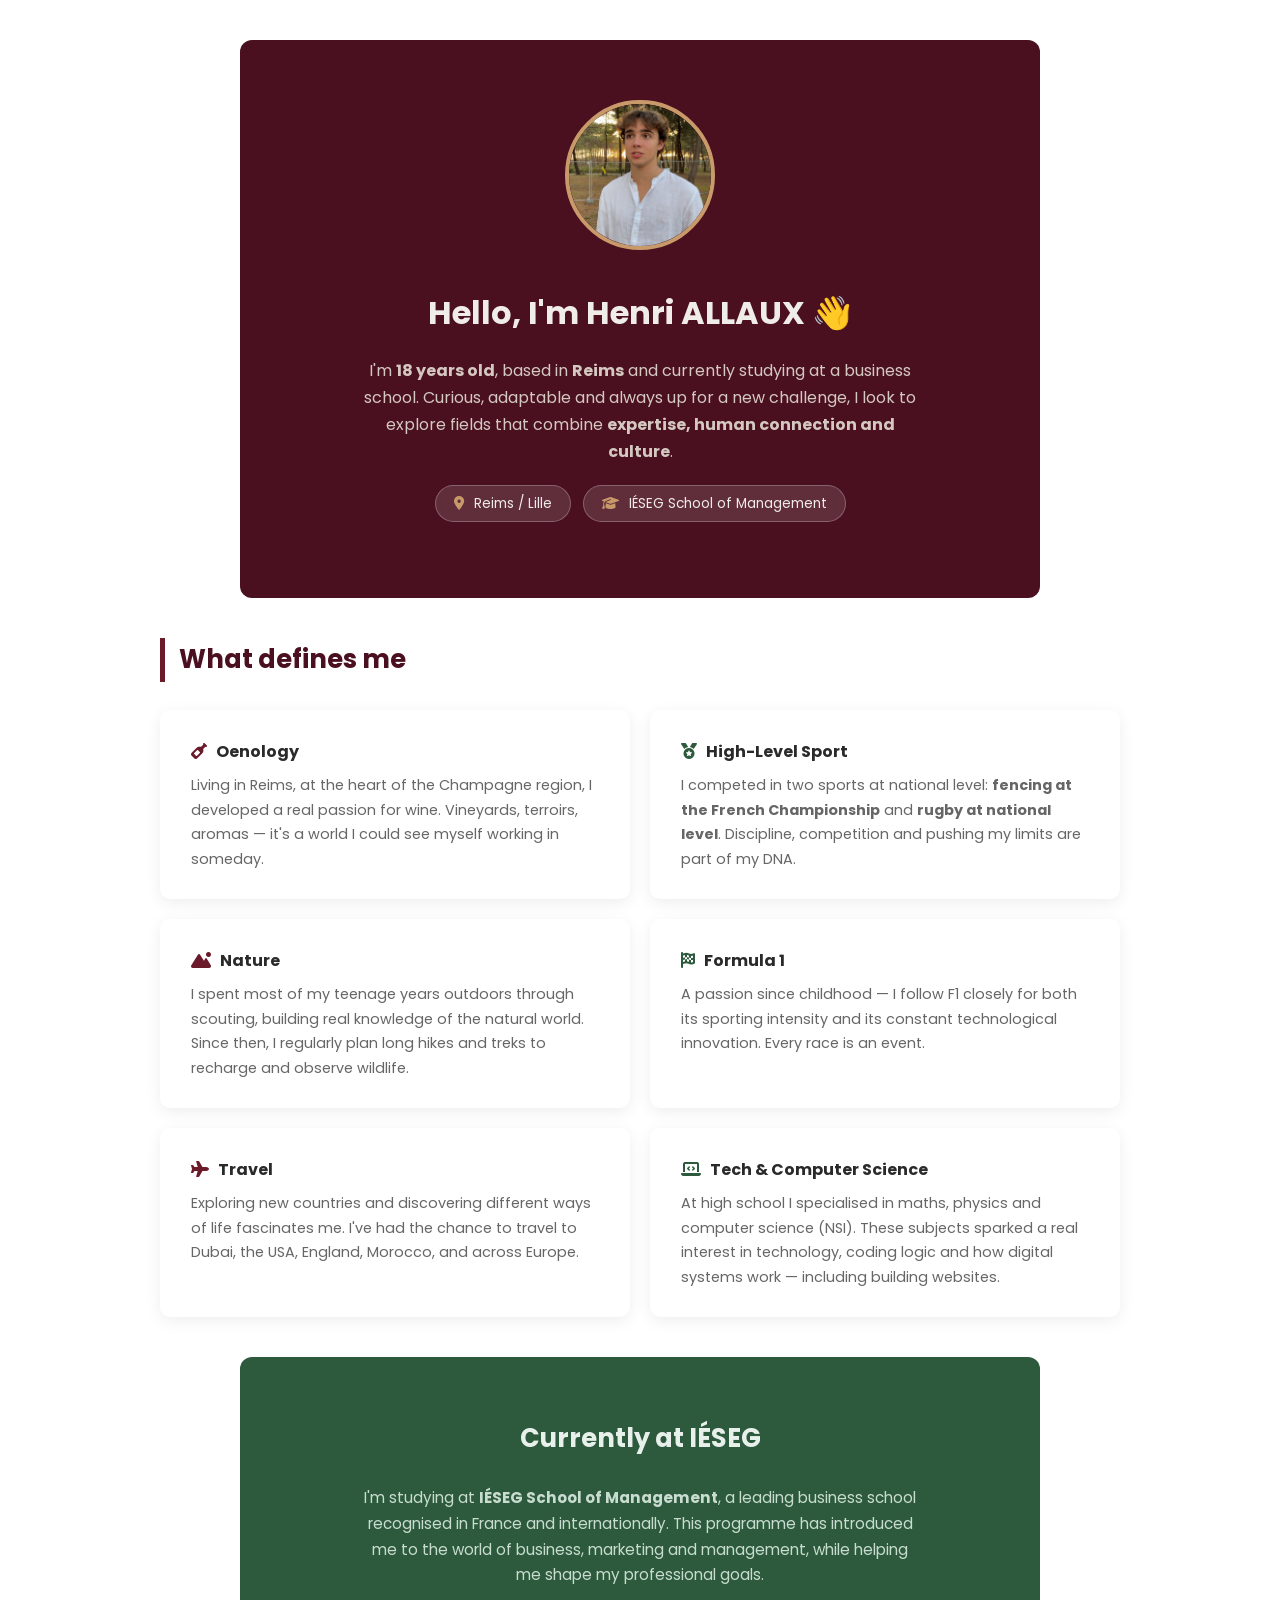
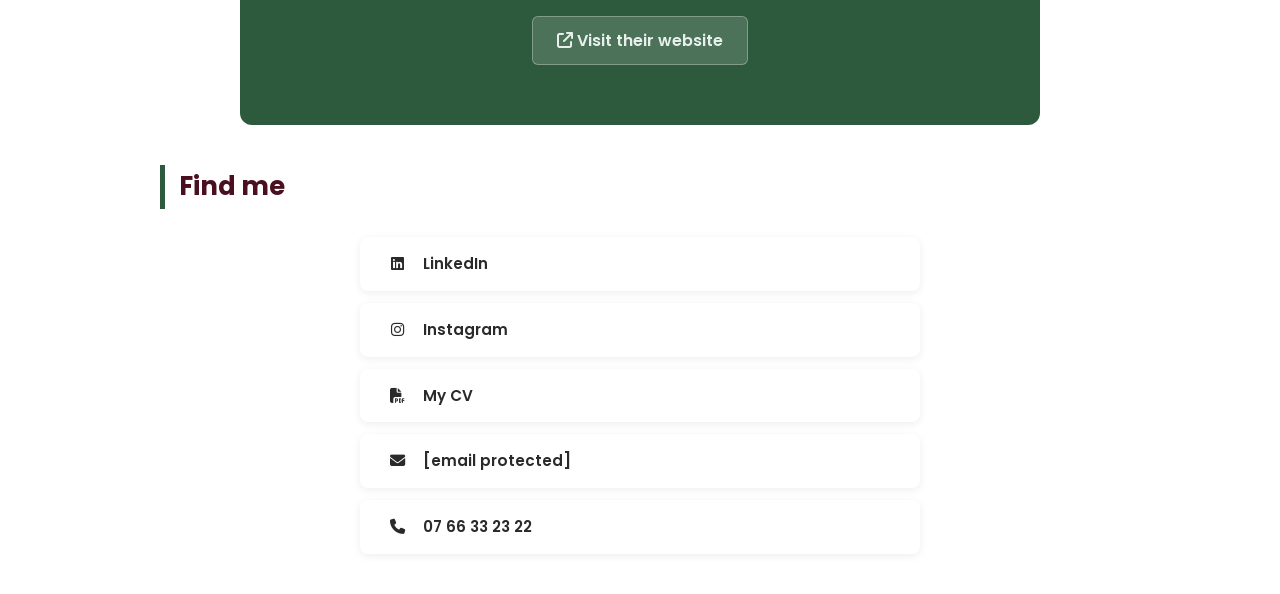
==== My-profile/Index.html @ e04f4806 "Add files via upload" ====
<!DOCTYPE html>
<html>
  <head>
    <title>Henri ALLAUX - Profile</title>
    <meta charset="utf-8">
    <meta name="viewport" content="width=device-width, initial-scale=1.0">
    <link rel="stylesheet" href="https://cdnjs.cloudflare.com/ajax/libs/font-awesome/6.5.0/css/all.min.css">
    <link href="https://fonts.googleapis.com/css2?family=Poppins:wght@300;400;600;700&display=swap" rel="stylesheet">
    <link rel="stylesheet" href="style.css">
  </head>

  <body>

    <div id="presentation">

      <img src="image/profile-picture.jpeg" alt="Henri ALLAUX" id="profile-pic">

      <h1>Hello, I'm Henri ALLAUX 👋</h1>

      <p>
        I'm <strong>18 years old</strong>, based in <strong>Reims</strong> and currently studying at a business school.
        Curious, adaptable and always up for a new challenge, I look to explore fields that combine
        <strong>expertise, human connection and culture</strong>.
      </p>

      <p class="badges">
        <span><i class="fa-solid fa-location-dot"></i> Reims / Lille</span>
        <span><i class="fa-solid fa-graduation-cap"></i> IÉSEG School of Management</span>
      </p>

    </div>

    <div id="passions">

      <h2>What defines me</h2>

      <div class="passions-grid">

        <div class="passion-card">
          <h3><i class="fa-solid fa-wine-bottle"></i> Oenology</h3>
          <p>
            Living in Reims, at the heart of the Champagne region, I developed
            a real passion for wine. Vineyards, terroirs, aromas —
            it's a world I could see myself working in someday.
          </p>
        </div>

        <div class="passion-card">
          <h3><i class="fa-solid fa-medal"></i> High-Level Sport</h3>
          <p>
            I competed in two sports at national level:
            <strong>fencing at the French Championship</strong> and
            <strong>rugby at national level</strong>.
            Discipline, competition and pushing my limits are part of my DNA.
          </p>
        </div>

        <div class="passion-card">
          <h3><i class="fa-solid fa-mountain-sun"></i> Nature</h3>
          <p>
            I spent most of my teenage years outdoors through scouting,
            building real knowledge of the natural world. Since then,
            I regularly plan long hikes and treks to recharge and observe wildlife.
          </p>
        </div>

        <div class="passion-card">
          <h3><i class="fa-solid fa-flag-checkered"></i> Formula 1</h3>
          <p>
            A passion since childhood — I follow F1 closely for both its sporting
            intensity and its constant technological innovation. Every race is an event.
          </p>
        </div>

        <div class="passion-card">
          <h3><i class="fa-solid fa-plane"></i> Travel</h3>
          <p>
            Exploring new countries and discovering different ways of life fascinates me.
            I've had the chance to travel to Dubai, the USA, England, Morocco, and across Europe.
          </p>
        </div>

        <div class="passion-card">
          <h3><i class="fa-solid fa-laptop-code"></i> Tech & Computer Science</h3>
          <p>
            At high school I specialised in maths, physics and computer science (NSI).
            These subjects sparked a real interest in technology, coding logic
            and how digital systems work — including building websites.
          </p>
        </div>

      </div>

    </div>

    <div id="ecole">

      <h2>Currently at IÉSEG</h2>

      <p>
        I'm studying at <strong>IÉSEG School of Management</strong>,
        a leading business school recognised in France and internationally.
        This programme has introduced me to the world of business, marketing
        and management, while helping me shape my professional goals.
      </p>

      <a href="https://www.ieseg.fr" target="_blank">
        <i class="fa-solid fa-arrow-up-right-from-square"></i> Visit their website
      </a>

    </div>


    <div id="liens">

      <h2>Find me</h2>

      <ul class="liens-liste">

        <li>
          <a href="https://www.linkedin.com/in/henri-allaux-a12267328/" target="_blank">
            <i class="fa-brands fa-linkedin"></i> LinkedIn
          </a>
        </li>

        <li>
          <a href="https://www.instagram.com/henri.lx/" target="_blank">
            <i class="fa-brands fa-instagram"></i> Instagram
          </a>
        </li>

        <li>
          <a href="image/CVHenriAllauxFR1page.tex-2.pdf.pdf" target="_blank">
            <i class="fa-solid fa-file-pdf"></i> My CV
          </a>
        </li>

        <li>
          <a href="/cdn-cgi/l/email-protection#6109040f13084f000d0d00141921060c00080d4f020e0c">
            <i class="fa-solid fa-envelope"></i> <span class="__cf_email__" data-cfemail="b1d9d4dfc3d89fd0ddddd0c4c9f1d6dcd0d8dd9fd2dedc">[email&#160;protected]</span>
          </a>
        </li>

        <li>
          <a href="tel:0766332322">
            <i class="fa-solid fa-phone"></i> 07 66 33 23 22
          </a>
        </li>

      </ul>

    </div>


    <!-
---- My-profile/style.css ----
/* ============================================
   HENRI ALLAUX — style.css
   ============================================ */

:root {
  --bordeaux:      #6b1a2a;
  --bordeaux-dark: #4a1020;
  --vert:          #2d5a3d;
  --texte:         #2a2a2a;
  --texte-doux:    #666666;
  --blanc:         #ffffff;
}

/* --- Reset --- */
* {
  margin: 0;
  padding: 0;
  box-sizing: border-box;
}

html, body {
  width: 100%;
  background-color: var(--blanc);
  font-family: 'Poppins', sans-serif;
  color: var(--texte);
  font-size: 16px;
  line-height: 1.7;
}

h1, h2, h3 { font-weight: 700; }
h1 { font-size: 2rem;  margin-bottom: 16px; }
h2 { font-size: 1.6rem; margin-bottom: 24px; }
h3 { font-size: 1rem;  margin-bottom: 8px; }

a {
  color: var(--vert);
  text-decoration: none;
  transition: color 0.3s ease;
}
a:hover { color: var(--bordeaux); }


/* ============================================
   MISE EN PAGE — blocs centrés
   ============================================ */
#presentation,
#ecole {
  max-width: 800px;
  margin: 40px auto;
  border-radius: 12px;
  padding: 60px 50px;
  text-align: center;
}

#passions,
#liens {
  max-width: 1000px;
  margin: 40px auto;
  padding: 0 20px;
}


/* ============================================
   BLOC 1 — PRÉSENTATION  (bordeaux)
   ============================================ */
#presentation {
  background-color: var(--bordeaux-dark);
  color: #f0ece8;
  /* Animation d'entrée */
  opacity: 0;
  transform: translateY(20px);
  animation: fadeUp 0.6s ease forwards;
}

#presentation h1 { color: #f0ece8; }

#presentation p {
  color: #d4c8c0;
  max-width: 560px;
  margin: 0 auto 16px auto;
}

/* Hover sur le bloc présentation — légère lueur */
#presentation:hover {
  box-shadow: 0 12px 40px rgba(74, 16, 32, 0.35);
  transition: box-shadow 0.4s ease;
}

.badges {
  display: flex;
  justify-content: center;
  flex-wrap: wrap;
  gap: 12px;
  margin-top: 20px !important;
}

.badges span {
  background-color: rgba(255,255,255,0.12);
  border: 1px solid rgba(255,255,255,0.25);
  padding: 6px 18px;
  border-radius: 999px;
  font-size: 0.85rem;
  color: #f0ece8;
  transition: background-color 0.3s ease;
}

.badges span:hover {
  background-color: rgba(255,255,255,0.22);
}

.badges i {
  color: #c89a6a;
  margin-right: 6px;
}

#profile-pic {
  width: 150px;
  height: 150px;
  border-radius: 50%;
  object-fit: cover;
  border: 4px solid #c89a6a;
  margin-bottom: 28px;
  transition: transform 0.4s ease;
}

#profile-pic:hover {
  transform: scale(1.05);
}


/* ============================================
   BLOC 2 — PASSIONS  (cartes blanches)
   ============================================ */
#passions h2 {
  color: var(--bordeaux-dark);
  border-left: 5px solid var(--bordeaux);
  padding-left: 14px;
  margin-bottom: 28px;
}

.passions-grid {
  display: flex;
  flex-wrap: wrap;
  gap: 20px;
}

.passion-card {
  background: var(--blanc);
  padding: 28px;
  border-radius: 10px;
  box-shadow: 0 4px 16px rgba(0,0,0,0.07);
  width: calc(50% - 10px);
  box-sizing: border-box;
  transition: box-shadow 0.3s ease, border-left 0.3s ease;
  border-left: 3px solid transparent;
}

.passion-card:hover {
  box-shadow: 0 8px 24px rgba(0,0,0,0.12);
  border-left: 3px solid var(--bordeaux);
}

.passion-card:nth-child(even):hover {
  border-left: 3px solid var(--vert);
}

.passion-card i {
  color: var(--bordeaux);
  margin-right: 6px;
}

.passion-card:nth-child(even) i {
  color: var(--vert);
}

.passion-card p {
  color: var(--texte-doux);
  font-size: 0.9rem;
}


/* ============================================
   BLOC 3 — ÉCOLE  (vert)
   ============================================ */
#ecole {
  background-color: var(--vert);
  color: #e8f0eb;
  animation: fadeUp 0.6s ease 0.2s forwards;
  opacity: 0;
  transform: translateY(20px);
}

#ecole:hover {
  box-shadow: 0 12px 40px rgba(45, 90, 61, 0.35);
  transition: box-shadow 0.4s ease;
}

#ecole h2 { color: #e8f0eb; }

#ecole p {
  color: #c8ddd0;
  max-width: 560px;
  margin: 0 auto 28px auto;
  font-size: 0.95rem;
}

#ecole a {
  display: inline-block;
  background-color: rgba(255,255,255,0.15);
  color: #e8f0eb;
  font-weight: 600;
  padding: 10px 24px;
  border-radius: 6px;
  border: 1px solid rgba(255,255,255,0.3);
  transition: background-color 0.3s ease, transform 0.3s ease;
}

#ecole a:hover {
  background-color: rgba(255,255,255,0.25);
  transform: scale(1.03);
  color: #ffffff;
}


/* ============================================
   BLOC 4 — LIENS  (cartes blanches)
   ============================================ */
#liens h2 {
  color: var(--bordeaux-dark);
  border-left: 5px solid var(--vert);
  padding-left: 14px;
  margin-bottom: 28px;
}

.liens-liste {
  list-style: none;
  padding: 0;
  display: flex;
  flex-direction: column;
  gap: 12px;
  max-width: 560px;
  margin: 0 auto;
}

.liens-liste li a {
  display: block;
  background: var(--blanc);
  color: var(--texte);
  font-weight: 600;
  padding: 14px 24px;
  border-radius: 8px;
  box-shadow: 0 2px 8px rgba(0,0,0,0.07);
  font-size: 0.95rem;
  border-left: 3px solid transparent;
  transition: box-shadow 0.3s ease, border-left 0.3s ease;
}

.liens-liste li a:hover {
  box-shadow: 0 6px 20px rgba(0,0,0,0.11);
  border-left: 3px solid var(--bordeaux);
}

.liens-liste li:nth-child(even) a:hover {
  border-left: 3px solid var(--vert);
}

.liens-liste li a i {
  margin-right: 12px;
  width: 20px;
  text-align: center;
}


/* ============================================
   FOOTER
   ============================================ */
footer {
  text-align: center;
  padding: 30px;
  color: #aaaaaa;
  font-size: 0.85rem;
}

footer i { color: var(--bordeaux); }


/* ============================================
   ANIMATION
   ============================================ */
@keyframes fadeUp {
  to {
    opacity: 1;
    transform: translateY(0);
  }
}


/* ============================================
   RESPONSIVE
   ============================================ */
@media (max-width: 720px) {
  #presentation,
  #ecole {
    margin: 20px 16px;
    padding: 40px 24px;
  }

  #passions,
  #liens {
    margin: 20px 16px;
    padding: 0;
  }

  .passion-card {
    width: 100%;
  }

  .badges {
    flex-direction: column;
    align-items: center;
  }
}
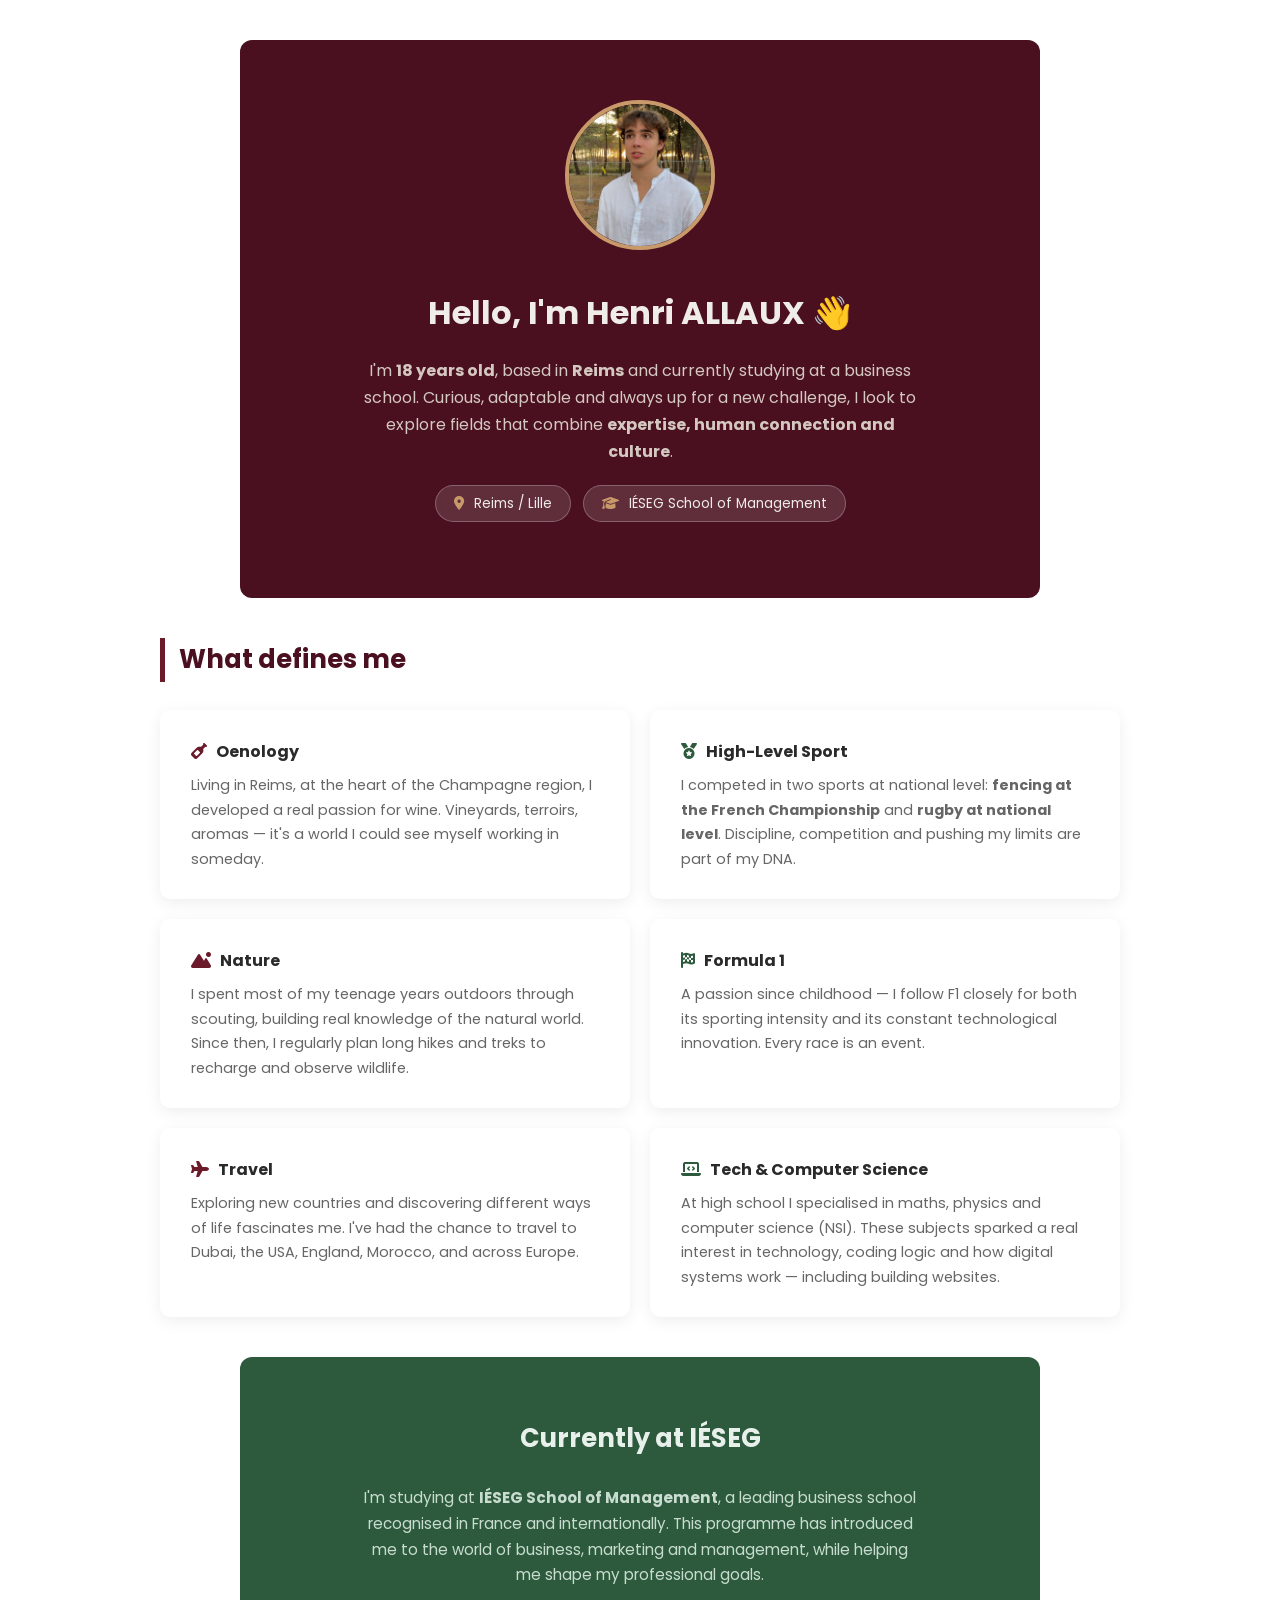
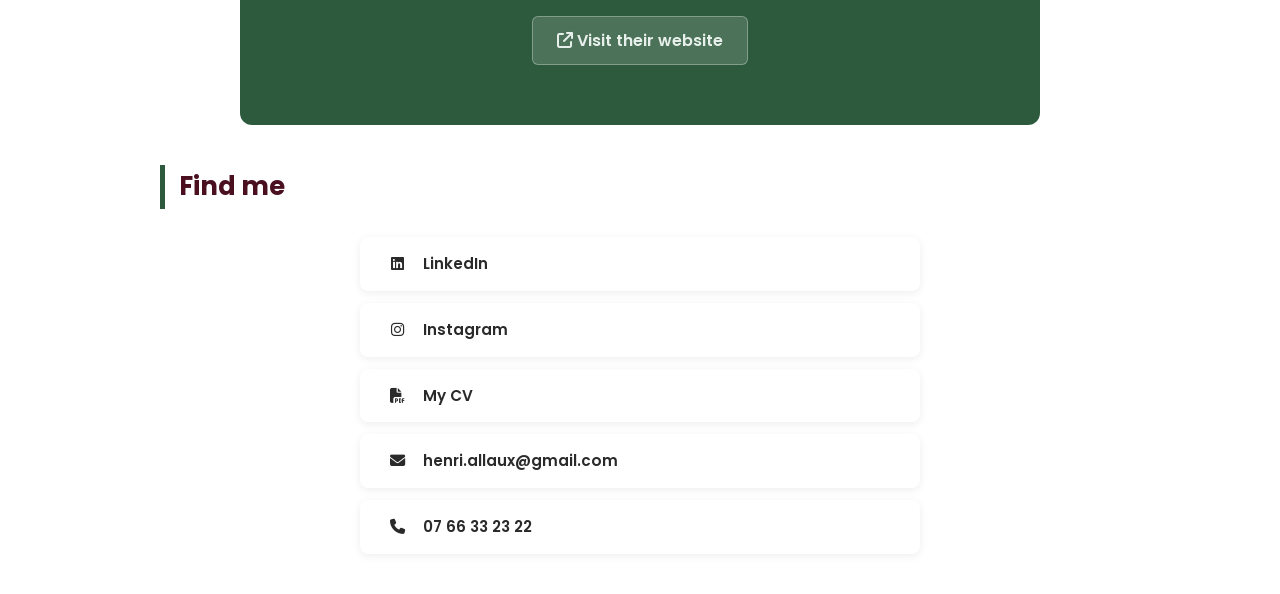
==== commit 2a936d69: "Update Index.html" ====
--- a/My-profile/Index.html
+++ b/My-profile/Index.html
@@ -137,7 +137,7 @@
 
         <li>
           <a href="/cdn-cgi/l/email-protection#6109040f13084f000d0d00141921060c00080d4f020e0c">
-            <i class="fa-solid fa-envelope"></i> <span class="__cf_email__" data-cfemail="b1d9d4dfc3d89fd0ddddd0c4c9f1d6dcd0d8dd9fd2dedc">[email&#160;protected]</span>
+            <i class="fa-solid fa-envelope"></i> <span class="__cf_email__" data-cfemail="b1d9d4dfc3d89fd0ddddd0c4c9f1d6dcd0d8dd9fd2dedc">henri.allaux@gmail.com</span>
           </a>
         </li>
 
@@ -152,4 +152,4 @@
     </div>
 
 
-    <!-+    <!-
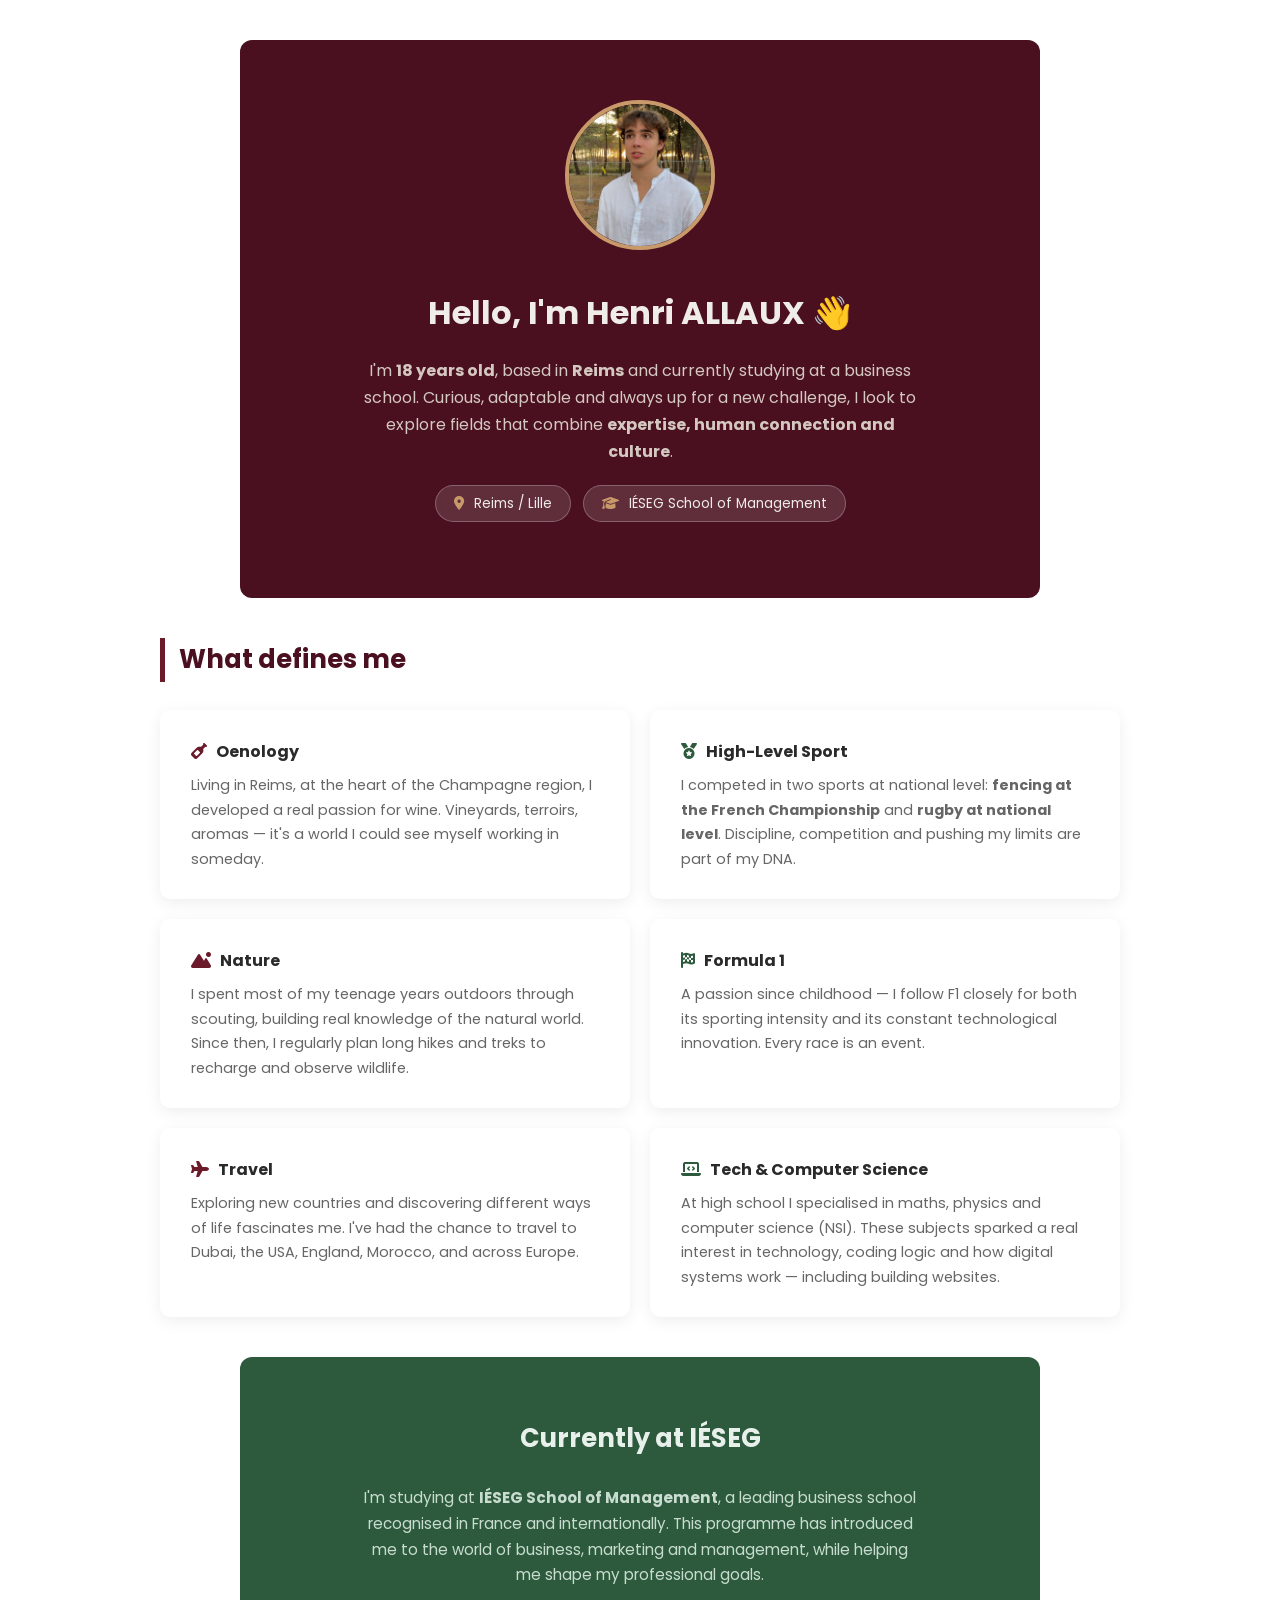
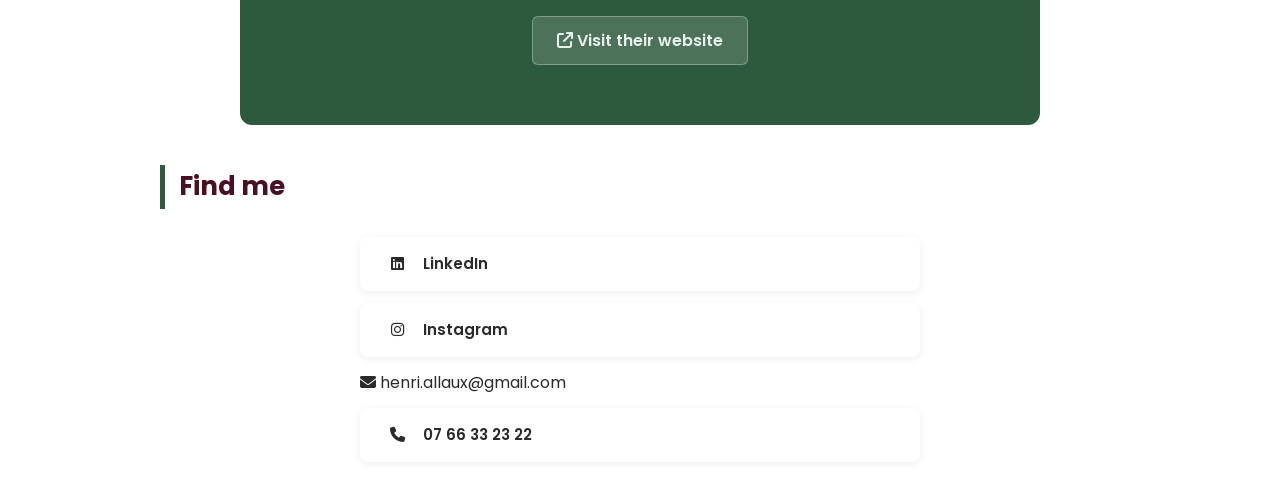
==== commit 6b3ac346: "Update Index.html to remove CV and email Removed CV link and email display from the profile." ====
--- a/My-profile/Index.html
+++ b/My-profile/Index.html
@@ -130,14 +130,7 @@
         </li>
 
         <li>
-          <a href="image/CVHenriAllauxFR1page.tex-2.pdf.pdf" target="_blank">
-            <i class="fa-solid fa-file-pdf"></i> My CV
-          </a>
-        </li>
-
-        <li>
-          <a href="/cdn-cgi/l/email-protection#6109040f13084f000d0d00141921060c00080d4f020e0c">
-            <i class="fa-solid fa-envelope"></i> <span class="__cf_email__" data-cfemail="b1d9d4dfc3d89fd0ddddd0c4c9f1d6dcd0d8dd9fd2dedc">henri.allaux@gmail.com</span>
+            <i class="fa-solid fa-envelope"></i> henri.allaux@gmail.com
           </a>
         </li>
 
